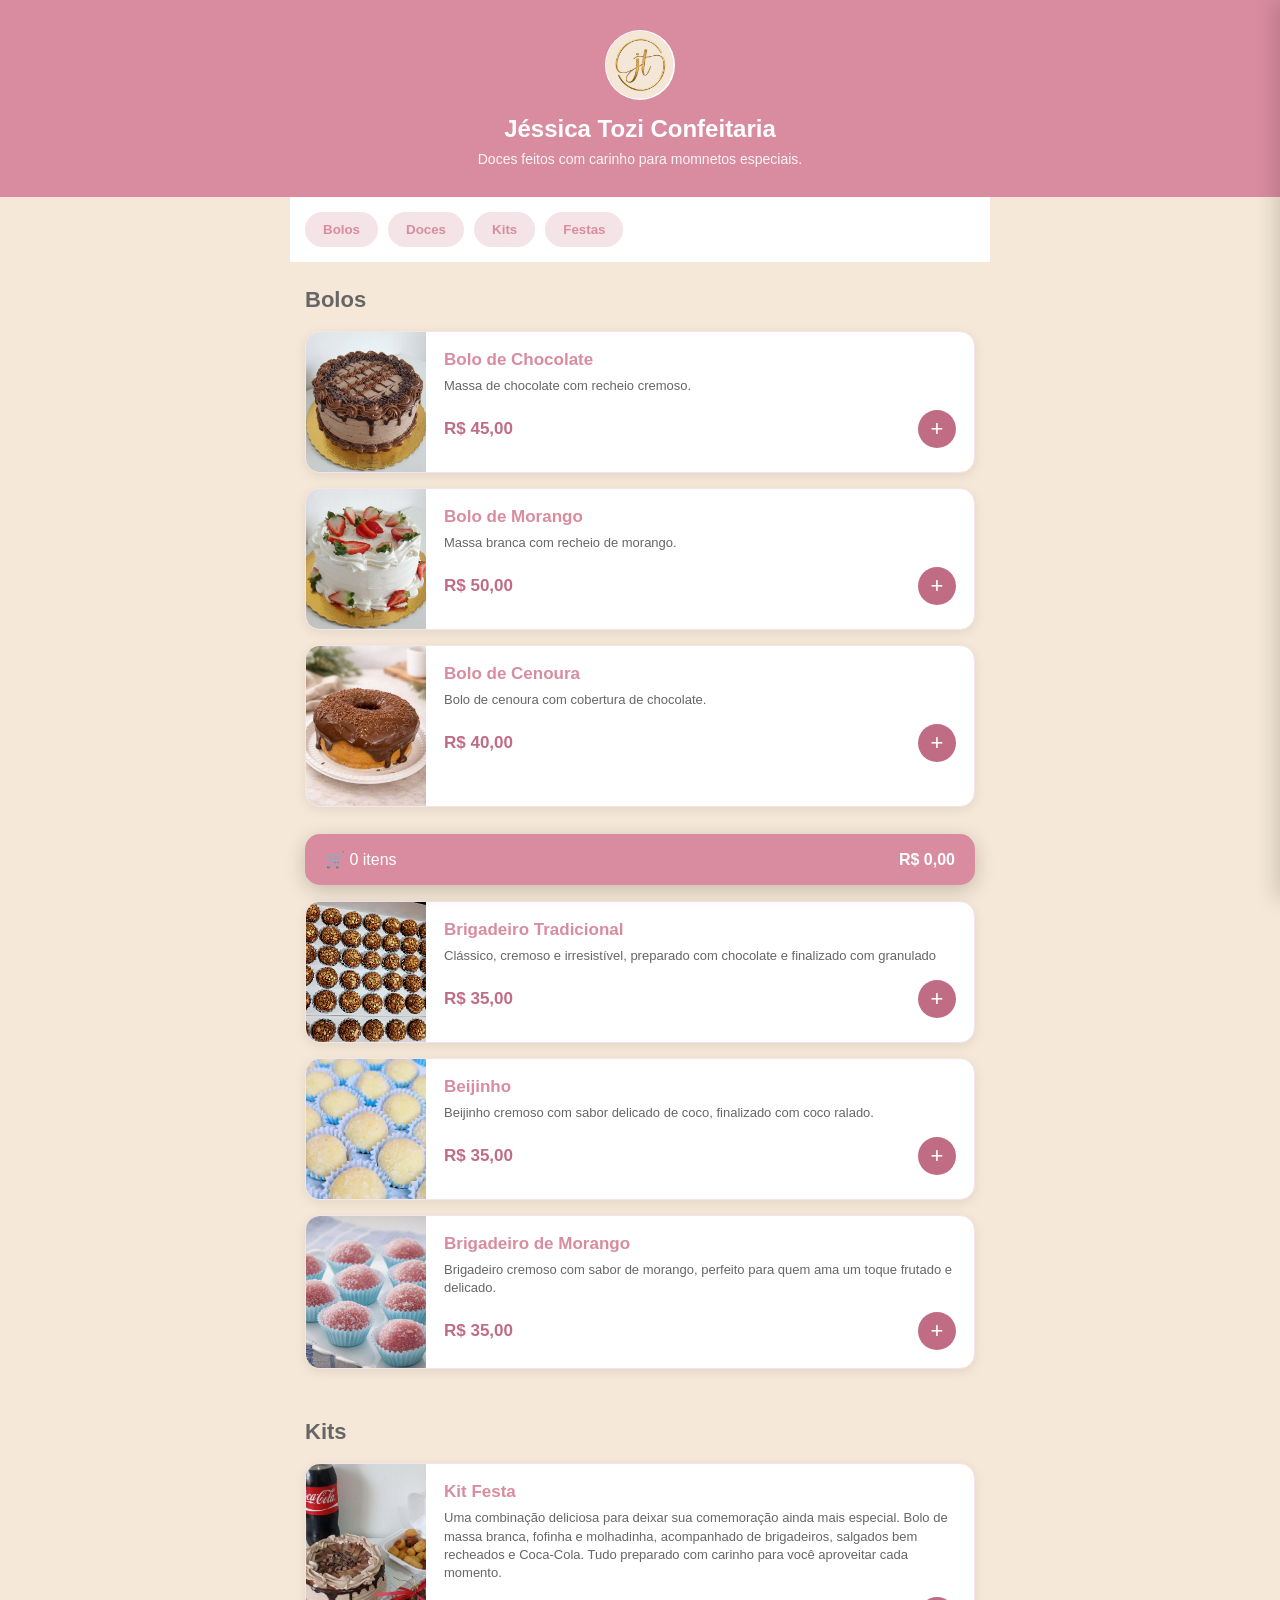
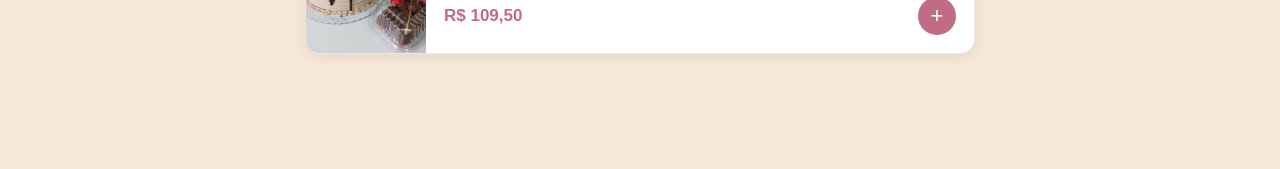
==== cardapio-digital/index.html @ 929af109 "cardapio" ====
<!DOCTYPE html>

<html lang="pt-BR">

<head>

    <meta charset="UTF-8">

    <meta
        name="viewport"
        content="width=device-width, initial-scale=1.0"
    >

    <title>
        Jéssica Tozzi Confeitaria
    </title>

    <link
        rel="stylesheet"
        href="style.css"
    >

</head>


<body>


    <!-- =================================================
         CABEÇALHO
         ================================================= -->

    <header class="cabecalho">

        <div
    class="logo"
    id="logo-estabelecimento">
</div>


        <h1 id="nome-estabelecimento">
        </h1>


        <p id="descricao-estabelecimento">
        </p>

    </header>



    <!-- =================================================
         CARDÁPIO
         ================================================= -->

    <main id="cardapio">


        <!-- =================================================
             CATEGORIAS
             ================================================= -->

        <nav
            class="categorias"
            id="categorias">

            <!--
                As categorias serão criadas
                automaticamente pelo JavaScript.
            -->

        </nav>


        <!-- =================================================
             PRODUTOS
             ================================================= -->

        <div id="lista-produtos">

            <!--
                Os produtos serão criados
                automaticamente pelo JavaScript.
            -->

        </div>


    </main>



    <!-- =================================================
         CARRINHO
         ================================================= -->

    <div
        class="carrinho-resumo"
        id="abrir-carrinho">

        <span class="carrinho-quantidade">
            🛒 0 itens
        </span>

        <strong class="carrinho-total">
            R$ 0,00
        </strong>

    </div>



    <!-- =================================================
         PAINEL DO CARRINHO
         ================================================= -->

    <div
        class="carrinho-painel"
        id="carrinho-painel">


        <div class="carrinho-cabecalho">

            <h2>
                Seu pedido
            </h2>


            <button
                class="fechar-carrinho"
                id="fechar-carrinho">

                ×

            </button>

        </div>


        <div
            class="carrinho-produtos"
            id="carrinho-produtos">

            <!--
                Produtos adicionados ao carrinho
                aparecerão aqui.
            -->

        </div>


        <div class="carrinho-rodape">


            <div class="carrinho-total-final">

                <span>
                    Total
                </span>

                <strong id="carrinho-total-final">
                    R$ 0,00
                </strong>

            </div>


            <button
                class="botao-finalizar"
                id="botao-finalizar">

                Finalizar pedido

            </button>


        </div>

    </div>



    <!-- =================================================
         CHECKOUT
         ================================================= -->

    <div
        class="checkout"
        id="checkout">


        <div class="checkout-conteudo">


            <div class="checkout-cabecalho">

                <h2>
                    Finalizar pedido
                </h2>


                <button
                    class="fechar-checkout"
                    id="fechar-checkout">

                    ×

                </button>

            </div>



            <form id="form-checkout">


                <div class="campo">

                    <label for="nome">
                        Seu nome
                    </label>

                    <input
                        type="text"
                        id="nome"
                        placeholder="Digite seu nome"
                        required
                    >

                </div>



                <div class="campo">

                    <label>
                        Como deseja receber?
                    </label>


                    <div class="opcoes-pedido">

                        <label class="opcao">

                            <input
                                type="radio"
                                name="tipo-pedido"
                                value="entrega"
                                checked
                            >

                            Entrega

                        </label>


                        <label class="opcao">

                            <input
                                type="radio"
                                name="tipo-pedido"
                                value="retirada"
                            >

                            Retirada

                        </label>

                    </div>

                </div>



                <div
                    class="campo"
                    id="campo-endereco">

                    <label for="endereco">
                        Endereço
                    </label>

                    <textarea
                        id="endereco"
                        rows="3"
                        placeholder="Rua, número, bairro e complemento"
                    ></textarea>

                </div>



                <div class="campo">

                    <label for="pagamento">
                        Forma de pagamento
                    </label>


                    <select id="pagamento">

                        <option value="">
                            Selecione
                        </option>

                        <option value="Pix">
                            Pix
                        </option>

                        <option value="Dinheiro">
                            Dinheiro
                        </option>

                        <option value="Cartão de crédito">
                            Cartão de crédito
                        </option>

                        <option value="Cartão de débito">
                            Cartão de débito
                        </option>

                    </select>

                </div>



                <div
                    class="campo"
                    id="campo-troco">

                    <label for="troco">
                        Troco para quanto?
                    </label>

                    <input
                        type="text"
                        id="troco"
                        placeholder="Ex.: R$ 100,00"
                    >

                </div>



                <div class="campo">

                    <label for="observacao">
                        Observação
                    </label>

                    <textarea
                        id="observacao"
                        rows="3"
                        placeholder="Alguma observação sobre o pedido?"
                    ></textarea>

                </div>



                <div class="checkout-total">

                    <span>
                        Total do pedido
                    </span>

                    <strong id="checkout-total">
                        R$ 0,00
                    </strong>

                </div>



                <button
                    type="submit"
                    class="botao-enviar-pedido">

                    Continuar para o WhatsApp

                </button>


            </form>

        </div>

    </div>



    <!-- =================================================
         MODAL DE PRODUTO
         ================================================= -->

<div
    class="modal-produto"
    id="modal-produto">

    <div class="modal-produto-conteudo">

        <div class="modal-produto-cabecalho">

            <h2 id="modal-produto-nome">
                Produto
            </h2>

            <button
                type="button"
                id="fechar-modal-produto"
                class="fechar-modal-produto">
                ×
            </button>

        </div>


        <p
            class="modal-produto-descricao"
            id="modal-produto-descricao">
        </p>


        <div
            class="opcoes-produto"
            id="opcoes-tamanhos">
        </div>


        <div
            class="opcoes-produto"
            id="opcoes-adicionais">
        </div>


        <div class="modal-produto-total">

            <span>
                Total
            </span>

            <strong id="modal-produto-total">
                R$ 45,00
            </strong>

        </div>


        <button
            type="button"
            id="confirmar-produto"
            class="confirmar-produto">

            Adicionar ao carrinho

        </button>

    </div>

</div>



    <!-- =================================================
         JAVASCRIPT
         ================================================= -->

    <script src="dados.js"></script>

    <script src="script.js"></script>


</body>

</html>
---- cardapio-digital/style.css ----
/* =========================================================
   RESET
   Remove margens e espaçamentos padrão do navegador
   ========================================================= */

* {
    margin: 0;
    padding: 0;
    box-sizing: border-box;
}


/* =========================================================
   CONFIGURAÇÕES GERAIS
   ========================================================= */

:root {

    --cor-principal: var(--cor-principal);

    --cor-secundaria: var(--cor-secundaria);

    --cor-fundo: var(--cor-fundo);

    --cor-texto: var(--cor-texto);

    --cor-destaque: var(--cor-destaque);

}


body {

    font-family: Arial, sans-serif;

    background: var(--cor-destaque);

    color: var(--cor-texto);

    /* Espaço para o carrinho fixo na parte inferior */
    padding-bottom: 90px;
}


/* =========================================================
   CABEÇALHO
   ========================================================= */

.cabecalho {
    background: var(--cor-principal);
    color: white;

    text-align: center;

    padding: 30px 20px;
}


/* Logo */

.logo {
    width: 70px;
    height: 70px;

    margin: 0 auto 15px;

    display: flex;
    align-items: center;
    justify-content: center;

    border-radius: 50%;

    background: white;
    color: var(--cor-principal);

    font-size: 24px;
    font-weight: bold;
}

.logo img {

    width: 100%;
    height: 100%;

    object-fit: contain;

}




/* Nome da confeitaria */

.cabecalho h1 {
    font-size: 24px;
    margin-bottom: 8px;
}


/* Descrição */

.cabecalho p {
    font-size: 14px;
    opacity: 0.9;
}


/* =========================================================
   CATEGORIAS
   ========================================================= */

.categorias {
    display: flex;

    gap: 10px;

    padding: 15px;

    /* Permite rolagem horizontal no celular */
    overflow-x: auto;

    background: white;

    /* Mantém as categorias visíveis durante a rolagem */
    position: sticky;
    top: 0;

    z-index: 10;
}


/* Botões das categorias */

.categorias button {
    border: none;

    background: var(--cor-secundaria);
    color: var(--cor-principal);

    padding: 10px 18px;

    border-radius: 20px;

    font-weight: bold;

    /* Impede que o texto quebre em duas linhas */
    white-space: nowrap;

    cursor: pointer;
}


/* =========================================================
   CONTEÚDO PRINCIPAL
   ========================================================= */

main {
    max-width: 700px;

    margin: 0 auto;
}


/* Seção de cada categoria */

.categoria {
    padding: 25px 15px;
}


/* Título da categoria */

.categoria h2 {
    margin-bottom: 18px;

    font-size: 22px;
}


/* =========================================================
   LISTA DE PRODUTOS
   ========================================================= */

.produtos {
    display: flex;

    flex-direction: column;

    gap: 15px;
}


/* Card individual do produto */

.produto {

    display: flex;

    background: white;

    border: 1px solid var(--cor-secundaria);

    border-radius: 15px;

    overflow: hidden;

    box-shadow: 0 3px 12px rgba(0, 0, 0, 0.08);

}


/* =========================================================
   IMAGEM DO PRODUTO
   ========================================================= */

.produto-imagem {
    width: 120px;
    min-height: 140px;

    background: var(--cor-secundaria);

    display: flex;
    align-items: center;
    justify-content: center;

    color: var(--cor-texto);

    font-size: 13px;
}

.produto-imagem img {

    width: 100%;
    height: 100%;

    object-fit: cover;

}

/* =========================================================
   INFORMAÇÕES DO PRODUTO
   ========================================================= */

.produto-info {
    flex: 1;

    padding: 18px;
}


/* Nome do produto */

.produto-info h3 {
    font-size: 17px;

    margin-bottom: 7px;

    color: var(--cor-principal);
}


/* Descrição do produto */

.produto-info p {
    font-size: 13px;

    color: var(--cor-texto);

    line-height: 1.4;

    margin-bottom: 15px;
}


/* =========================================================
   PREÇO + BOTÃO ADICIONAR
   ========================================================= */

.produto-final {
    display: flex;

    align-items: center;

    justify-content: space-between;
}


/* Preço */

.produto-final strong {
    font-size: 17px;

    color: var(--cor-terceira);
}


/* Botão "+" */

.botao-adicionar {
    width: 38px;
    height: 38px;

    border: none;

    border-radius: 50%;

    background: var(--cor-terceira);

    color: white;

    font-size: 22px;

    cursor: pointer;
}


/* =========================================================
   CARRINHO FIXO
   ========================================================= */

.carrinho-resumo {
    position: fixed;

    bottom: 15px;
    left: 50%;

    transform: translateX(-50%);

    width: calc(100% - 30px);
    max-width: 670px;

    background: var(--cor-principal);
    color: white;

    padding: 16px 20px;

    border-radius: 15px;

    display: flex;

    align-items: center;

    justify-content: space-between;

    box-shadow: 0 5px 20px rgba(0, 0, 0, 0.2);

    z-index: 20;
}

/* =========================================================
   PAINEL DO CARRINHO
   ========================================================= */

.carrinho-painel {
    position: fixed;

    top: 0;
    right: -420px;

    width: 100%;
    max-width: 420px;

    height: 100vh;

    background: white;

    z-index: 100;

    display: flex;
    flex-direction: column;

    box-shadow: -5px 0 20px rgba(0, 0, 0, 0.15);

    transition: right 0.3s ease;
}


/* Carrinho aberto */

.carrinho-painel.aberto {
    right: 0;
}


/* =========================================================
   CABEÇALHO DO CARRINHO
   ========================================================= */

.carrinho-cabecalho {
    background: var(--cor-principal);

    color: white;

    padding: 20px;

    display: flex;

    align-items: center;

    justify-content: space-between;
}


.carrinho-cabecalho h2 {
    font-size: 20px;
}


/* Botão fechar */

.fechar-carrinho {
    border: none;

    background: transparent;

    color: white;

    font-size: 30px;

    line-height: 1;

    cursor: pointer;
}


/* =========================================================
   PRODUTOS DO CARRINHO
   ========================================================= */

.carrinho-produtos {
    flex: 1;

    overflow-y: auto;

    padding: 20px;
}


/* Produto dentro do carrinho */

.item-carrinho {
    padding: 15px 0;

    border-bottom: 1px solid #eee;
}


.item-carrinho-info {
    margin-bottom: 10px;
}


.item-carrinho-info h3 {
    font-size: 16px;

    margin-bottom: 5px;
}


.item-carrinho-info p {
    font-size: 14px;

    color: #777;
}


/* =========================================================
   CONTROLES DE QUANTIDADE
   ========================================================= */

.item-carrinho-controles {
    display: flex;

    align-items: center;

    justify-content: space-between;
}


.controle-quantidade {
    display: flex;

    align-items: center;

    gap: 10px;
}


.controle-quantidade button {
    width: 30px;
    height: 30px;

    border: none;

    border-radius: 50%;

    background: var(--cor-secundaria);

    color: var(--cor-principal);

    font-size: 18px;

    font-weight: bold;

    cursor: pointer;
}


.controle-quantidade span {
    min-width: 20px;

    text-align: center;

    font-weight: bold;
}


/* Botão remover */

.botao-remover {
    border: none;

    background: transparent;

    color: #b33;

    font-size: 13px;

    cursor: pointer;
}


/* =========================================================
   RODAPÉ DO CARRINHO
   ========================================================= */

.carrinho-rodape {
    padding: 20px;

    border-top: 1px solid #eee;

    background: white;
}


.carrinho-total-final {
    display: flex;

    align-items: center;

    justify-content: space-between;

    margin-bottom: 15px;

    font-size: 18px;
}


.carrinho-total-final strong {
    color: var(--cor-principal);
}


/* Botão finalizar */

.botao-finalizar {
    width: 100%;

    border: none;

    background: var(--cor-principal);

    color: white;

    padding: 15px;

    border-radius: 10px;

    font-size: 16px;

    font-weight: bold;

    cursor: pointer;
}


.botao-finalizar:hover {
    opacity: 0.9;
}

/* =========================================================
   CHECKOUT
   ========================================================= */

.checkout {
    position: fixed;

    inset: 0;

    background: rgba(0, 0, 0, 0.55);

    z-index: 200;

    display: none;

    align-items: center;
    justify-content: center;

    padding: 20px;
}


/* Checkout aberto */

.checkout.aberto {
    display: flex;
}


/* =========================================================
   CONTEÚDO DO CHECKOUT
   ========================================================= */

.checkout-conteudo {
    width: 100%;
    max-width: 500px;

    max-height: 90vh;

    overflow-y: auto;

    background: white;

    border-radius: 15px;

    box-shadow: 0 10px 40px rgba(0, 0, 0, 0.25);
}


/* =========================================================
   CABEÇALHO DO CHECKOUT
   ========================================================= */

.checkout-cabecalho {
    background: var(--cor-principal);

    color: white;

    padding: 20px;

    display: flex;

    align-items: center;

    justify-content: space-between;
}


.checkout-cabecalho h2 {
    font-size: 20px;
}


.fechar-checkout {
    border: none;

    background: transparent;

    color: white;

    font-size: 30px;

    cursor: pointer;
}


/* =========================================================
   FORMULÁRIO
   ========================================================= */

#form-checkout {
    padding: 20px;
}


.campo {
    margin-bottom: 18px;
}


.campo label {
    display: block;

    margin-bottom: 7px;

    font-size: 14px;

    font-weight: bold;

    color: var(--cor-texto);
}


.campo input,
.campo textarea,
.campo select {
    width: 100%;

    border: 1px solid #ddd;

    border-radius: 8px;

    padding: 12px;

    font-family: Arial, sans-serif;

    font-size: 14px;

    outline: none;
}


.campo input:focus,
.campo textarea:focus,
.campo select:focus {
    border-color: var(--cor-principal);
}


/* =========================================================
   ENTREGA / RETIRADA
   ========================================================= */

.opcoes-pedido {
    display: flex;

    gap: 10px;
}


.opcao {
    flex: 1;

    border: 1px solid #ddd;

    border-radius: 8px;

    padding: 12px;

    cursor: pointer;

    font-weight: normal !important;

    margin-bottom: 0 !important;
}


.opcao input {
    width: auto;

    margin-right: 5px;
}


/* =========================================================
   TOTAL
   ========================================================= */

.checkout-total {
    display: flex;

    align-items: center;

    justify-content: space-between;

    border-top: 1px solid #eee;

    padding-top: 18px;

    margin-top: 10px;

    margin-bottom: 18px;

    font-size: 18px;
}


.checkout-total strong {
    color: var(--cor-principal);
}


/* =========================================================
   BOTÃO ENVIAR
   ========================================================= */

.botao-enviar-pedido {
    width: 100%;

    border: none;

    border-radius: 10px;

    padding: 15px;

    background: var(--cor-principal);

    color: white;

    font-size: 16px;

    font-weight: bold;

    cursor: pointer;
}


.botao-enviar-pedido:hover {
    opacity: 0.9;
}

/* =========================================================
   MODAL DE PRODUTO
   ========================================================= */

.modal-produto {
    position: fixed;

    inset: 0;

    background: rgba(0, 0, 0, 0.55);

    z-index: 300;

    display: none;

    align-items: center;
    justify-content: center;

    padding: 20px;
}


/* Modal aberto */

.modal-produto.aberto {
    display: flex;
}


/* =========================================================
   CONTEÚDO
   ========================================================= */

.modal-produto-conteudo {
    width: 100%;

    max-width: 500px;

    max-height: 90vh;

    overflow-y: auto;

    background: white;

    border-radius: 15px;

    padding-bottom: 20px;

    box-shadow:
        0 10px 40px rgba(0, 0, 0, 0.25);
}


/* =========================================================
   CABEÇALHO
   ========================================================= */

.modal-produto-cabecalho {
    background: var(--cor-principal);

    color: white;

    padding: 20px;

    display: flex;

    align-items: center;

    justify-content: space-between;
}


.modal-produto-cabecalho h2 {
    font-size: 20px;
}


.fechar-modal-produto {
    border: none;

    background: transparent;

    color: white;

    font-size: 30px;

    cursor: pointer;
}


/* =========================================================
   DESCRIÇÃO
   ========================================================= */

.modal-produto-descricao {
    padding: 20px 20px 5px;

    color: #777;

    font-size: 14px;

    line-height: 1.5;
}


/* =========================================================
   OPÇÕES
   ========================================================= */

.opcoes-produto {
    padding: 15px 20px;
}


.opcoes-produto h3 {
    margin-bottom: 12px;

    font-size: 16px;
}


/* Cada opção */

.opcao-produto {
    display: flex;

    align-items: center;

    gap: 10px;

    padding: 12px;

    margin-bottom: 8px;

    border: 1px solid #ddd;

    border-radius: 8px;

    cursor: pointer;
}


.opcao-produto input {
    accent-color: var(--cor-principal);
}


.opcao-produto span {
    flex: 1;

    font-size: 14px;
}


.opcao-produto strong {
    color: var(--cor-principal);

    font-size: 14px;
}


/* =========================================================
   TOTAL
   ========================================================= */

.modal-produto-total {
    display: flex;

    align-items: center;

    justify-content: space-between;

    margin: 5px 20px 15px;

    padding-top: 15px;

    border-top: 1px solid #eee;

    font-size: 18px;
}


.modal-produto-total strong {
    color: var(--cor-principal);
}


/* =========================================================
   BOTÃO
   ========================================================= */

.confirmar-produto {
    width: calc(100% - 40px);

    margin: 0 20px;

    padding: 15px;

    border: none;

    border-radius: 10px;

    background: var(--cor-principal);

    color: white;

    font-size: 16px;

    font-weight: bold;

    cursor: pointer;
}

/* =========================================================
   RESPONSIVIDADE
   ========================================================= */

@media (max-width: 500px) {

    .checkout {
        padding: 10px;
    }


    .checkout-conteudo {
        max-height: 95vh;
    }

}
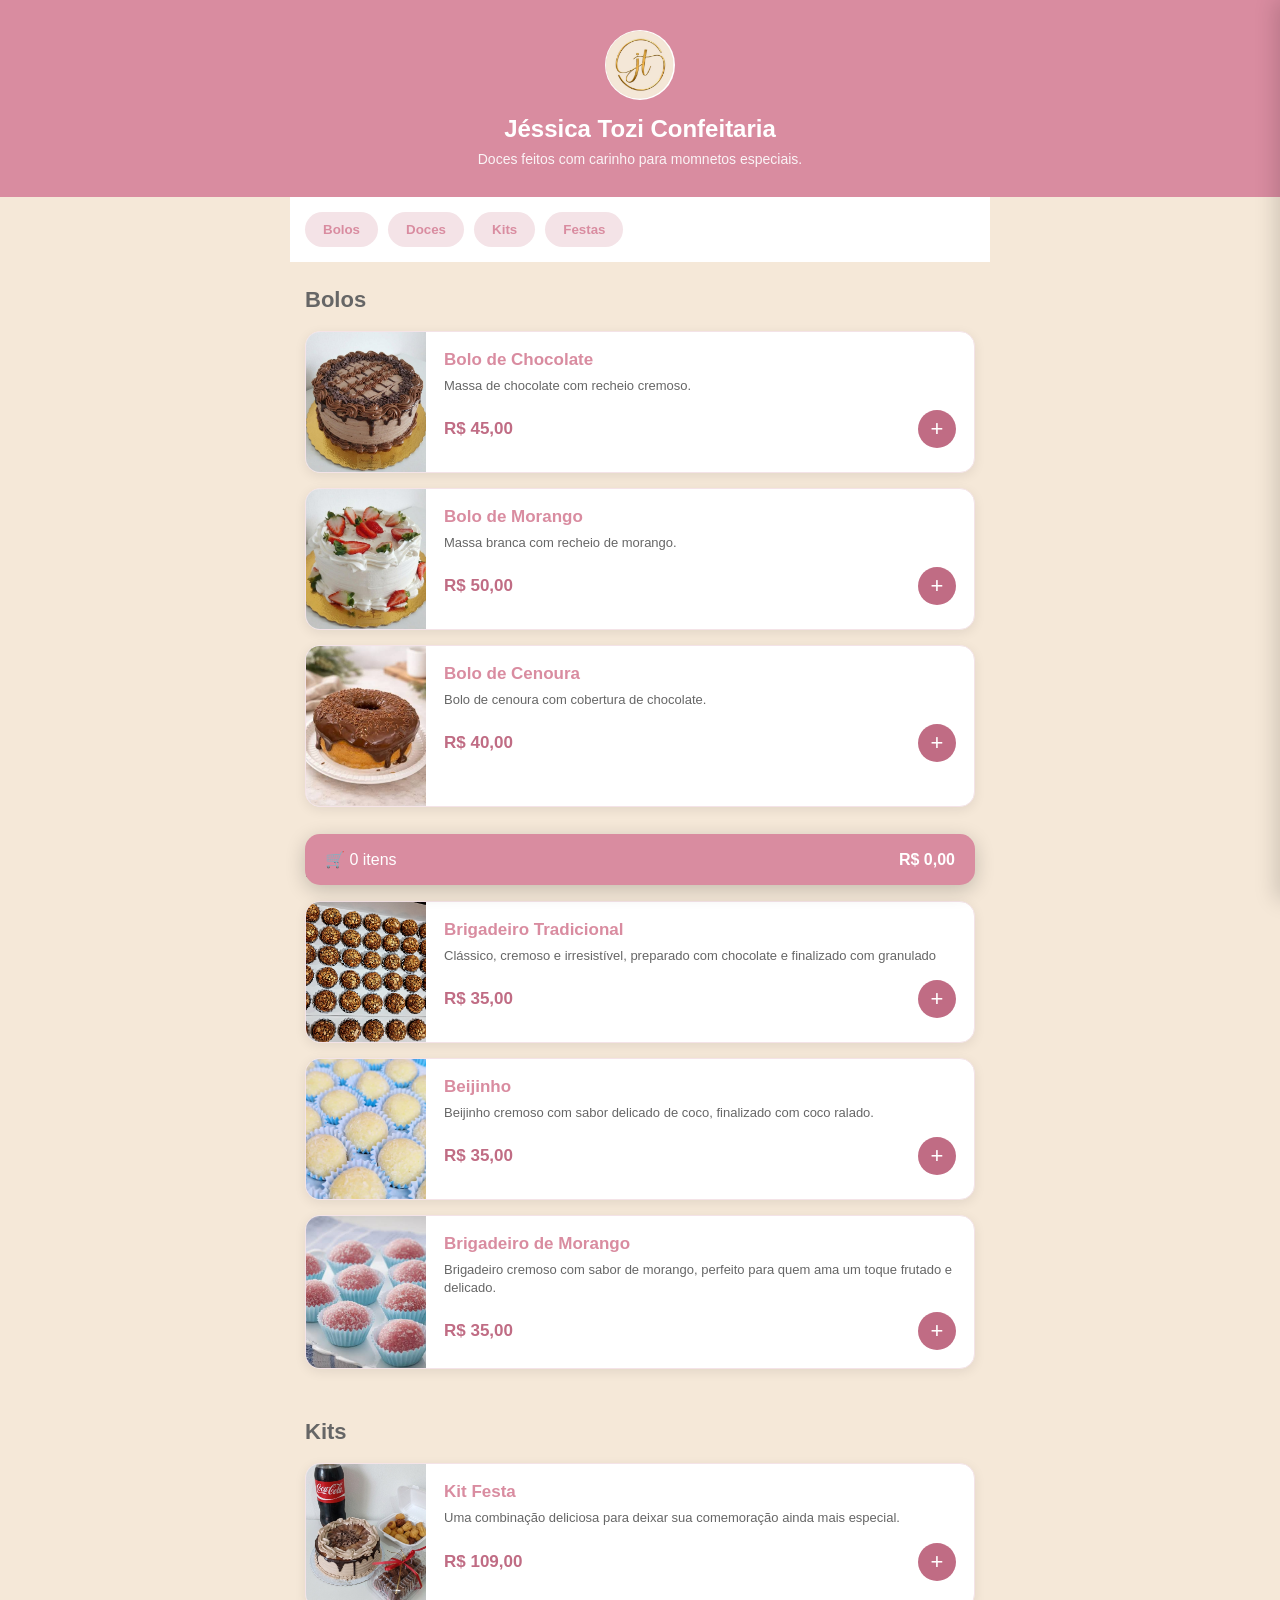
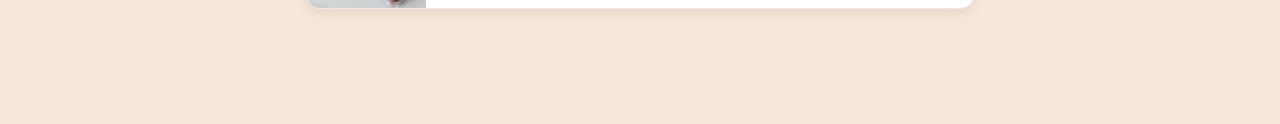
==== commit a48d77dc: "atualizar cardapio" ====
--- a/cardapio-digital/index.html
+++ b/cardapio-digital/index.html
@@ -272,21 +272,61 @@
 
 
 
-                <div
-                    class="campo"
-                    id="campo-endereco">
-
-                    <label for="endereco">
-                        Endereço
-                    </label>
-
-                    <textarea
-                        id="endereco"
-                        rows="3"
-                        placeholder="Rua, número, bairro e complemento"
-                    ></textarea>
-
-                </div>
+<div
+    class="campo"
+    id="campo-endereco">
+
+    <label for="rua">
+        Rua
+    </label>
+
+    <input
+        type="text"
+        id="rua"
+        placeholder="Nome da rua"
+    >
+
+    <label for="numero">
+        Número
+    </label>
+
+    <input
+        type="text"
+        id="numero"
+        placeholder="Número da casa"
+    >
+
+    <label for="bairro">
+        Bairro
+    </label>
+
+    <input
+        type="text"
+        id="bairro"
+        placeholder="Nome do bairro"
+    >
+
+    <label for="cidade">
+        Cidade
+    </label>
+
+    <input
+        type="text"
+        id="cidade"
+        placeholder="Nome da cidade"
+    >
+
+    <label for="referencia">
+        Ponto de referência
+    </label>
+
+    <input
+        type="text"
+        id="referencia"
+        placeholder="Ex.: próximo à praça"
+    >
+
+</div>
 
 
 
